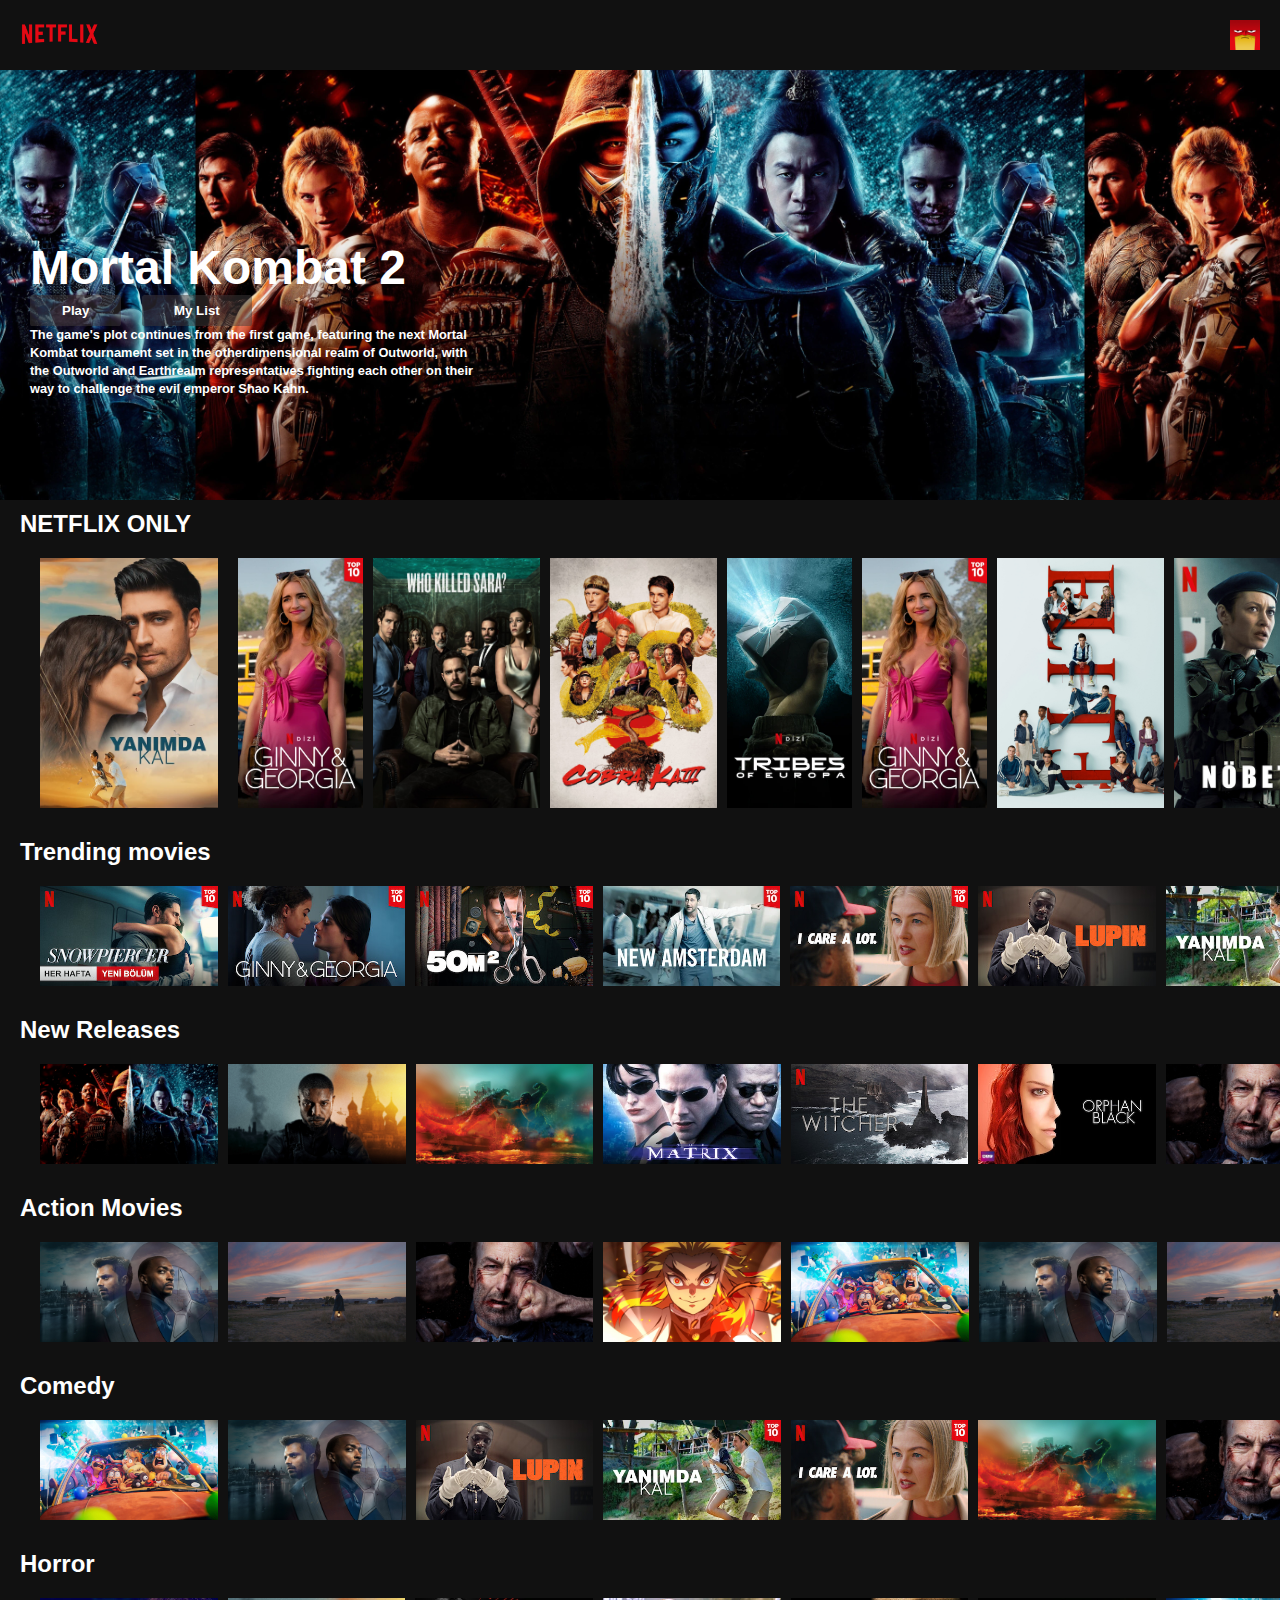
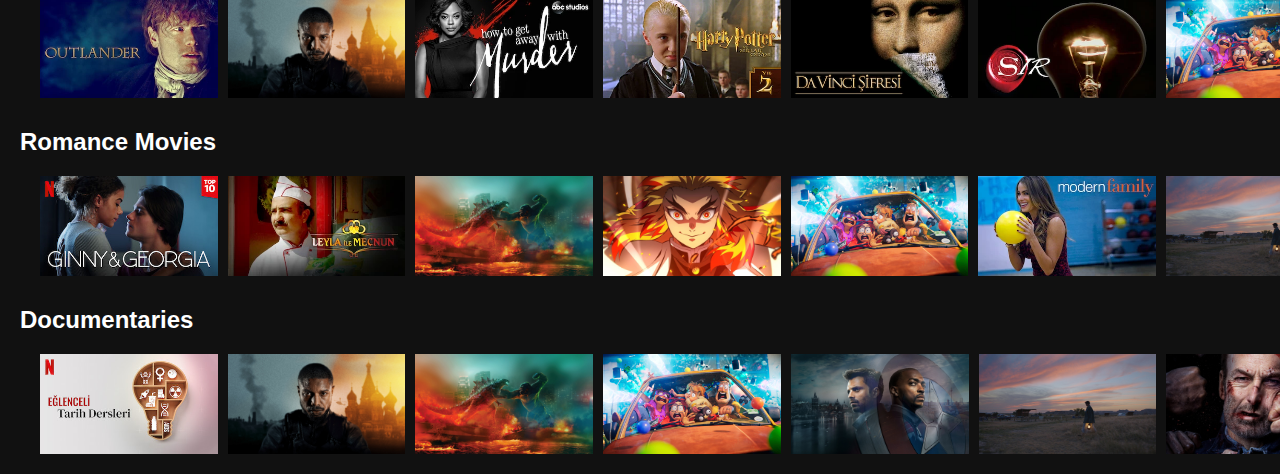
==== NetflixMovies.html @ 0d327011 "Welcome to Netflix movies" ====
<!DOCTYPE html>
<html lang="en">
<head>
    <meta charset="UTF-8">
    <meta name="viewport" content="width=device-width, initial-scale=1.0">
    <title>Netflix Movies</title>
    <link rel="stylesheet" href="NetflixMovies.css">
</head>
<body>

    <div class="nav-bar" id="nav">
       <img src="image2/netflix-logo.png" alt="" class="logo">
       <img src="Image4/Image/avatar-4.png" alt="" class="avatar">
    </div>

    <!--Banner-->
    <div class="banner">
        <div class="banner-inputs">
            <h1 class="banner-text">
                Mortal Kombat 2
            </h1>

            <div class="banner-buttons">
                <button class="banner-button">
                   Play 
                </button>
                <button class="banner-button">
                    My List 
                 </button>
            </div>

            <div class="banner-content">
                The game's plot continues from the first game, featuring the next Mortal Kombat tournament set in the otherdimensional realm of Outworld, with the Outworld and Earthrealm representatives fighting each other on their way to challenge the evil emperor Shao Kahn.
            </div>
        </div>

        <div class="banner--design"></div>
    </div>

    <!--Netflix Only-->
    <div class="rows">
        <h2>NETFLIX ONLY</h2>
        <div class="row-pics">
            <img src="Image4/Image/rank2.png" alt="" class="row-pic row-img">
            <img src="image2/large-movie8.jp3" alt="" class="row-pic row-img">
            <img src="Image4/Image/origin4.png" alt="" class="row-pic row-img">
            <img src="image2/large-movie4.jpg" alt="" class="row-pic row-img">
            <img src="image2/large-movie5.jpg" alt="" class="row-pic row-img">
            <img src="Image4/Image/origin2.png" alt="" class="row-pic row-img">
            <img src="Image4/Image/origin4.png" alt="" class="row-pic row-img">
            <img src="image2/large-movie6.jpg" alt="" class="row-pic row-img">
            <img src="Image4/Image/rank5.png" alt="" class="row-pic row-img">
            <img src="image2/large-movie8.jpg" alt="" class="row-pic row-img">
            <img src="Image4/Image/rank4.png" alt="" class="row-pic row-img">
            <img src="Image4/Image/oroigin3.png" alt="" class="row-pic row-img">
            <img src="image2/large-movie3.jpg" alt="" class="row-pic row-img">
            <img src="image2/large-movie7.jpg" alt="" class="row-pic row-img">
            <img src="image2/large-movie4.jpg" alt="" class="row-pic row-img">
            <img src="image2/large-movie8.jpg" alt="" class="row-pic row-img">
        </div>
    </div>

    <!--Trending Movies-->
    <div class="rows">
        <h2>Trending movies</h2>
        <div class="row-pics">
            <img src="Image4/Image/flex2.png" alt="" class="row-pic ">
            <img src="Image4/Image/flex4.png" alt="" class="row-pic ">
            <img src="Image4/Image/flex7.png" alt="" class="row-pic ">
            <img src="Image4/Image/flex10.png" alt="" class="row-pic ">
            <img src="Image4/Image/flex11.png" alt="" class="row-pic ">
            <img src="Image4/Image/flex13.png" alt="" class="row-pic ">
            <img src="Image4/Image/flex12.png" alt="" class="row-pic ">
            <img src="Image4/Image/flex11.png" alt="" class="row-pic ">
            <img src="image2/small-movie3.jpg" alt="" class="row-pic ">
            <img src="image2/small-movie7.jpg" alt="" class="row-pic ">
            <img src="image2/small-movie4.jpg" alt="" class="row-pic ">
            <img src="image2/small-movie5.jpg" alt="" class="row-pic ">
            <img src="image2/small-movie6.jpg" alt="" class="row-pic ">
            <img src="image2/small-movie7.jpg" alt="" class="row-pic ">
            <img src="image2/small-movie8.jpg" alt="" class="row-pic ">
        </div>
   </div>

   <!--New Releases-->
   <div class="rows">
    <h2>New Releases</h2>
    <div class="row-pics">
        <img src="image2/small-movie1.jpg" alt="" class="row-pic ">
        <img src="image2/small-movie2.jpg" alt="" class="row-pic ">
        <img src="image2/small-movie3.jpg" alt="" class="row-pic ">
        <img src="Image4/Image/flex6.png" alt="" class="row-pic ">
        <img src="Image4/Image/flex22.png" alt="" class="row-pic ">
        <img src="Image4/Image/flex20.png" alt="" class="row-pic ">
        <img src="image2/small-movie7.jpg" alt="" class="row-pic ">
        <img src="Image4/Image/flex5.png" alt="" class="row-pic ">
        <img src="Image4/Image/flex1.png" alt="" class="row-pic ">
        <img src="image2/small-movie2.jpg" alt="" class="row-pic ">
        <img src="image2/small-movie3.jpg" alt="" class="row-pic ">
        <img src="Image4/Image/flex3.png" alt="" class="row-pic ">
        <img src="image2/small-movie5.jpg" alt="" class="row-pic ">
        <img src="image2/small-movie6.jpg" alt="" class="row-pic ">
        <img src="image2/small-movie7.jpg" alt="" class="row-pic ">
        <img src="image2/small-movie8.jpg" alt="" class="row-pic ">
    </div>
</div>

<!--Thrillers-->
<div class="rows">
    <h2>Action Movies</h2>
    <div class="row-pics">
        <img src="image2/small-movie5.jpg" alt="" class="row-pic ">
        <img src="image2/small-movie6.jpg" alt="" class="row-pic ">
        <img src="image2/small-movie7.jpg" alt="" class="row-pic ">
        <img src="image2/small-movie8.jpg" alt="" class="row-pic ">
        <img src="image2/small-movie4.jpg" alt="" class="row-pic ">
        <img src="image2/small-movie5.jpg" alt="" class="row-pic ">
        <img src="image2/small-movie6.jpg" alt="" class="row-pic ">
        <img src="image2/small-movie1.jpg" alt="" class="row-pic ">
        <img src="image2/small-movie2.jpg" alt="" class="row-pic ">
        <img src="image2/small-movie3.jpg" alt="" class="row-pic ">
        <img src="image2/small-movie7.jpg" alt="" class="row-pic ">
        <img src="image2/small-movie8.jpg" alt="" class="row-pic ">
        <img src="image2/small-movie1.jpg" alt="" class="row-pic ">
        <img src="image2/small-movie2.jpg" alt="" class="row-pic ">
        <img src="image2/small-movie3.jpg" alt="" class="row-pic ">
        <img src="image2/small-movie4.jpg" alt="" class="row-pic ">
       
    </div>
</div>

<!--Comedy-->
<div class="rows">
    <h2>Comedy</h2>
    <div class="row-pics">
        
        <img src="image2/small-movie4.jpg" alt="" class="row-pic ">
        <img src="image2/small-movie5.jpg" alt="" class="row-pic ">
        <img src="Image4/Image/flex13.png" alt="" class="row-pic ">
        <img src="Image4/Image/flex12.png" alt="" class="row-pic ">
        <img src="Image4/Image/flex11.png" alt="" class="row-pic ">
        <img src="image2/small-movie3.jpg" alt="" class="row-pic ">
        <img src="image2/small-movie7.jpg" alt="" class="row-pic ">
        <img src="image2/small-movie8.jpg" alt="" class="row-pic ">
        <img src="image2/small-movie1.jpg" alt="" class="row-pic ">
        <img src="image2/small-movie2.jpg" alt="" class="row-pic">
        <img src="image2/small-movie3.jpg" alt="" class="row-pic ">
        <img src="image2/small-movie4.jpg" alt="" class="row-pic">
        <img src="image2/small-movie5.jpg" alt="" class="row-pic ">
        <img src="image2/small-movie6.jpg" alt="" class="row-pic ">
        <img src="image2/small-movie7.jpg" alt="" class="row-pic ">
        <img src="image2/small-movie8.jpg" alt="" class="row-pic ">
    </div>
</div>

<!--Horror-->
<div class="rows">
    <h2>Horror</h2>
    <div class="row-pics">
        <img src="Image4/Image/flex14.png" alt="" class="row-pic ">
        <img src="image2/small-movie2.jpg" alt="" class="row-pic">
        <img src="Image4/Image/flex15.png" alt="" class="row-pic ">
        <img src="Image4/Image/flex17.png" alt="" class="row-pic ">
        <img src="Image4/Image/flex18.png" alt="" class="row-pic ">
        <img src="Image4/Image/flex19.png" alt="" class="row-pic ">
        <img src="image2/small-movie4.jpg" alt="" class="row-pic ">
        <img src="image2/small-movie5.jpg" alt="" class="row-pic ">
        <img src="Image4/Image/flex22.png" alt="" class="row-pic ">
        <img src="image2/small-movie8.jpg" alt="" class="row-pic ">
        <img src="image2/small-movie1.jpg" alt="" class="row-pic ">
        <img src="image2/small-movie2.jpg" alt="" class="row-pic ">
        <img src="image2/small-movie3.jpg" alt="" class="row-pic ">
        <img src="image2/small-movie6.jpg" alt="" class="row-pic ">
        <img src="image2/small-movie7.jpg" alt="" class="row-pic ">
        <img src="image2/small-movie8.jpg" alt="" class="row-pic ">
    </div>
</div>

<!--Romance Movies-->
<div class="rows">
    <h2>Romance Movies</h2>
    <div class="row-pics">
        <img src="Image4/Image/flex4.png" alt="" class="row-pic ">
        <img src="Image4/Image/flex8.png" alt="" class="row-pic ">
        <img src="image2/small-movie3.jpg" alt="" class="row-pic ">
        <img src="image2/small-movie8.jpg" alt="" class="row-pic ">
        <img src="image2/small-movie4.jpg" alt="" class="row-pic ">
        <img src="Image4/Image/flex9.png" alt="" class="row-pic ">
        <img src="image2/small-movie6.jpg" alt="" class="row-pic ">
        <img src="image2/small-movie7.jpg" alt="" class="row-pic ">
        <img src="Image4/Image/flex12.png" alt="" class="row-pic ">
        <img src="Image4/Image/flex16.png" alt="" class="row-pic ">
        <img src="image2/small-movie3.jpg" alt="" class="row-pic ">
        <img src="image2/small-movie4.jpg" alt="" class="row-pic ">
        <img src="image2/small-movie5.jpg" alt="" class="row-pic ">
        <img src="image2/small-movie6.jpg" alt="" class="row-pic ">
        <img src="image2/small-movie7.jpg" alt="" class="row-pic ">
        <img src="image2/small-movie8.jpg" alt="" class="row-pic ">
    </div>
</div>

<!--Documentaries-->
<div class="rows">
    <h2>Documentaries</h2>
    <div class="row-pics">
        <img src="Image4/Image/flex21.png" alt="" class="row-pic ">
        <img src="image2/small-movie2.jpg" alt="" class="row-pic ">
        <img src="image2/small-movie3.jpg" alt="" class="row-pic ">
        <img src="image2/small-movie4.jpg" alt="" class="row-pic ">
        <img src="image2/small-movie5.jpg" alt="" class="row-pic ">
        <img src="image2/small-movie6.jpg" alt="" class="row-pic ">
        <img src="image2/small-movie7.jpg" alt="" class="row-pic ">
        <img src="image2/small-movie8.jpg" alt="" class="row-pic ">
        <img src="image2/small-movie1.jpg" alt="" class="row-pic ">
        <img src="image2/small-movie2.jpg" alt="" class="row-pic ">
        <img src="image2/small-movie3.jpg" alt="" class="row-pic ">
        <img src="image2/small-movie4.jpg" alt="" class="row-pic ">
        <img src="image2/small-movie5.jpg" alt="" class="row-pic ">
        <img src="image2/small-movie6.jpg" alt="" class="row-pic ">
        <img src="image2/small-movie7.jpg" alt="" class="row-pic ">
        <img src="image2/small-movie8.jpg" alt="" class="row-pic ">
    </div>
</div>

<script>
    const nav = document.getElementById('nav');

    window.addEventListener('scroll', () =>{
        if(window.scrollY >= 100) {
           nav.classList.add('nav-bar');
           
        }else {
           nav.classList.remove('nav-bar');
        } 
    });
</script>
</body>
</html>
---- NetflixMovies.css ----
*{
    margin: 0;
    padding: 0;
    box-sizing: border-box;
}

body{
    font-family: Arial, Helvetica, sans-serif;
    background-color: #111;
}

.row-pic{
   width: 100%;
   object-fit: contain;
   max-height: 100px;
   margin-right: 10px;
   transition: transform 450ms; 
}

.row-pics{
    display: flex;
    overflow-y: hidden;
    overflow-x: scroll;
    padding: 20px;

}

.row-pic:hover{
   transform: scale(1.09) 
}

.row-pics::-webkit-scrollbar{
    display: none;
}

.row-img{
  max-height: 250px;  
}

.row-img:hover{
    transform: scale(1.09);
}

.rows{
    color: white;
    margin-left: 20px;

}

.rows h2{
    margin-top: 10px;
    margin-bottom: 0;
}

.banner{
    background-image: url('image2/original-banner.jpg');
    background-size:contain;
    background-position: center;
    color: white;
    object-fit: contain;
    height: 500px;

}

.banner-inputs{
    margin-left: 30px;
    padding-top: 140px;
    height: 190px;
}

.banner-text{
    font-size: 3rem;
    font-weight: 800;
    padding-top: 100px;
}

.banner-content{
    width: 45rem;
    line-height: 1.4;
    font-size: 0.8rem;
    max-width: 450px;
    height: 180px;
    font-weight: 700;
}

.banner-button{
   cursor: pointer;
   color: white;
   outline: none;
   border: none;
   font-weight: 700;
   border-radius: 0.2vw; 
   padding-left: 2rem;
   padding-right: 2rem;
   margin-right: 1rem;
   padding-top: 0.5rem;
   padding-bottom: 0.5rem;
   background-color: rgba(63, 58, 58, 0.5);
}

.banner-button:hover{
    color: black;
    background-color: whitesmoke;
    transition: all 0.5s;
}

.banner--design{
    margin-top: 145px;
    height: 7.4rem;
    background-image: linear-gradient(180px, transparent, rgba(37,37,37,0.61), #111);
}

.logo{
  width: 80px;
  object-fit: contain;

}

.avatar{
    width: 30px;
    object-fit: contain;
}

.nav-bar{
    position: fixed;
    top: 0;
    width: 100%;
    display: flex;
    justify-content: space-between;
    padding: 20px;
    z-index: 1;
    transition-timing-function: ease-in;
    transition: all 0.6s ;

}

.nav-bar{
    background-color: #111;
}
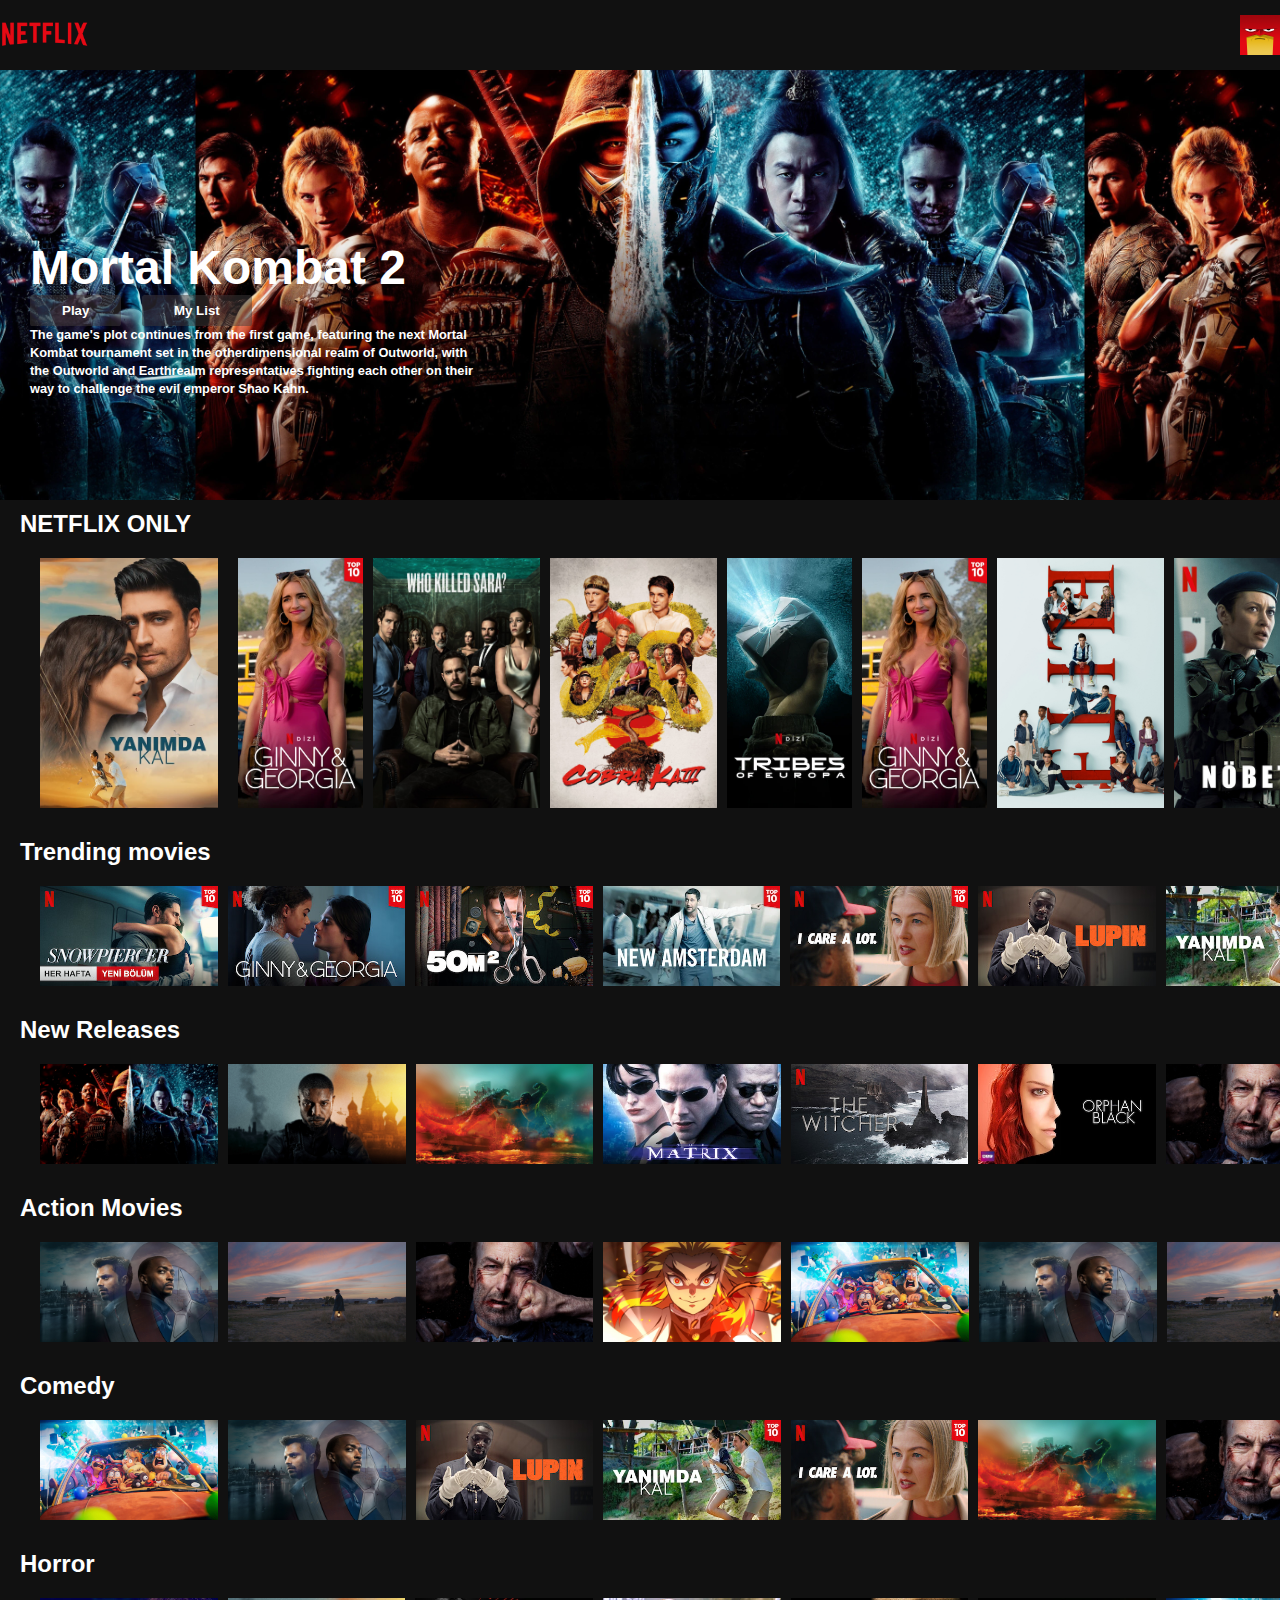
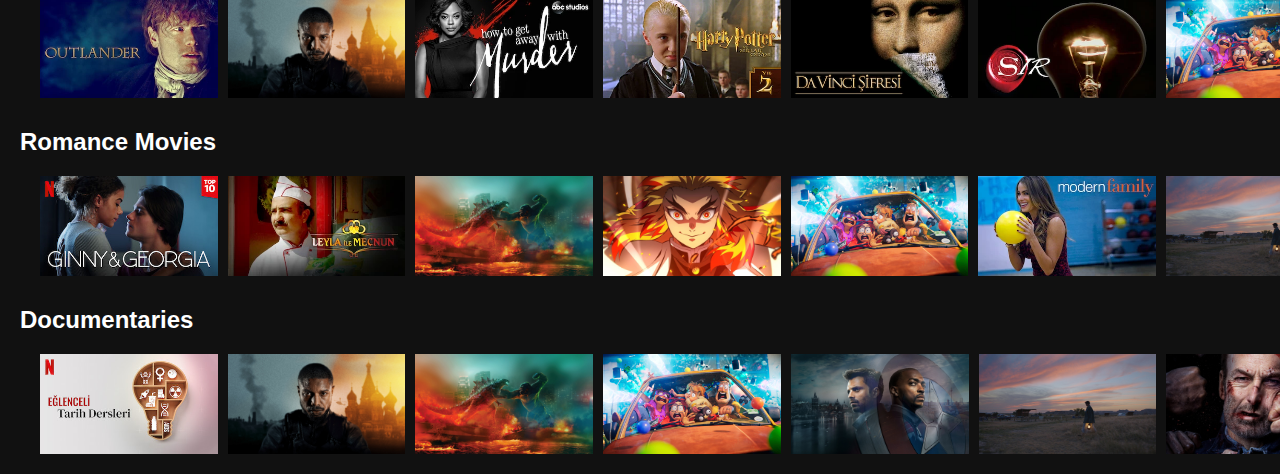
==== commit 01e1d363: "updating of code and linking" ====
--- a/NetflixMovies.html
+++ b/NetflixMovies.html
@@ -10,7 +10,8 @@
 
     <div class="nav-bar" id="nav">
        <img src="image2/netflix-logo.png" alt="" class="logo">
-       <img src="Image4/Image/avatar-4.png" alt="" class="avatar">
+
+       <a href="./Netflixavatar.html"><img src="Image4/Image/avatar-4.png" alt="" class="avatar"></a>
     </div>
 
     <!--Banner-->
--- a/NetflixMovies.css
+++ b/NetflixMovies.css
@@ -111,14 +111,15 @@
 }
 
 .logo{
-  width: 80px;
+  width: 90px;
   object-fit: contain;
 
 }
 
 .avatar{
-    width: 30px;
+    width: 40px;
     object-fit: contain;
+    float: right;
 }
 
 .nav-bar{
@@ -127,10 +128,11 @@
     width: 100%;
     display: flex;
     justify-content: space-between;
-    padding: 20px;
+    padding: 15px 0 ;
     z-index: 1;
     transition-timing-function: ease-in;
     transition: all 0.6s ;
+    
 
 }
 
